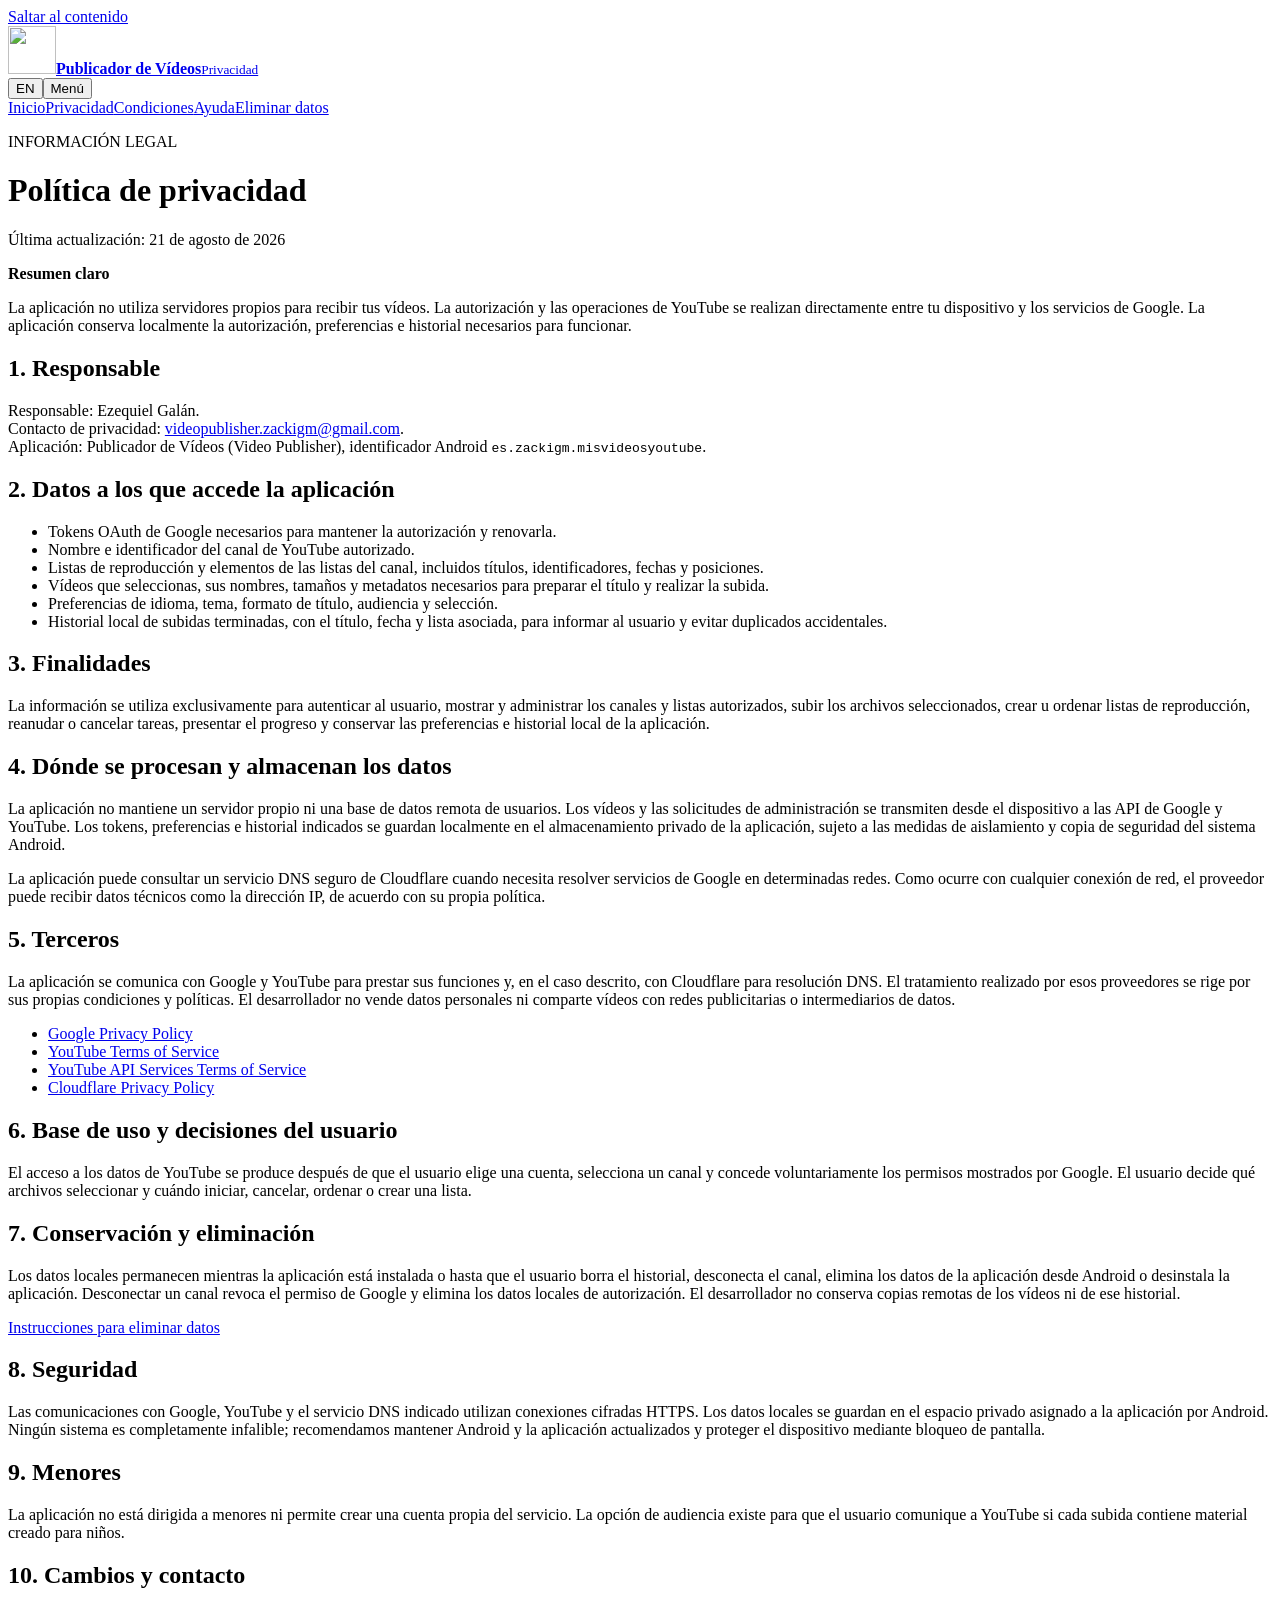
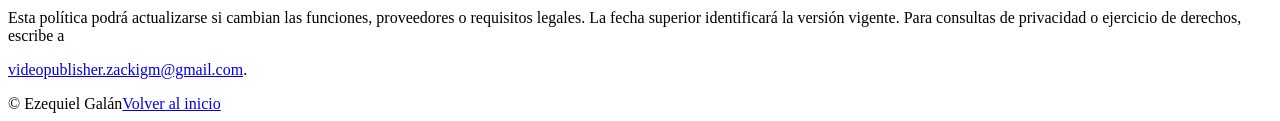
==== privacy.html @ 6b92fe6d "Publish legal and support pages" ====
<!doctype html><html lang="es"><head><meta charset="utf-8"><meta name="viewport" content="width=device-width, initial-scale=1"><meta name="theme-color" content="#312e81"><meta name="description" content="Política de privacidad de Publicador de Vídeos."><title>Política de privacidad | Publicador de Vídeos</title><link rel="icon" href="assets/logo.svg" type="image/svg+xml"><link rel="stylesheet" href="assets/styles.css"></head><body>
<a class="skip-link" href="#contenido" data-es="Saltar al contenido" data-en="Skip to content">Saltar al contenido</a><header class="site-header"><div class="shell header-inner"><a class="brand" href="index.html"><img src="assets/logo.svg" alt="" width="48" height="48"><span><strong data-es="Publicador de Vídeos" data-en="Video Publisher">Publicador de Vídeos</strong><small data-es="Privacidad" data-en="Privacy">Privacidad</small></span></a><div class="header-actions"><button class="language-button" type="button" data-language-toggle>EN</button><button class="menu-button" type="button" data-menu-toggle aria-expanded="false" aria-controls="main-menu"><span></span><span></span><span></span><span class="sr-only">Menú</span></button></div><nav id="main-menu" class="main-nav"><a href="index.html" data-es="Inicio" data-en="Home">Inicio</a><a class="active" href="privacy.html" data-es="Privacidad" data-en="Privacy">Privacidad</a><a href="terms.html" data-es="Condiciones" data-en="Terms">Condiciones</a><a href="support.html" data-es="Ayuda" data-en="Support">Ayuda</a><a href="deletion.html" data-es="Eliminar datos" data-en="Delete data">Eliminar datos</a></nav></div></header>
<main id="contenido" class="legal-page"><div class="shell narrow"><p class="eyebrow" data-es="INFORMACIÓN LEGAL" data-en="LEGAL INFORMATION">INFORMACIÓN LEGAL</p><h1 data-es="Política de privacidad" data-en="Privacy Policy">Política de privacidad</h1><p class="updated"><span data-es="Última actualización:" data-en="Last updated:">Última actualización:</span> <span data-effective-date>21 de agosto de 2026</span></p>
<div class="notice"><strong data-es="Resumen claro" data-en="Plain-language summary">Resumen claro</strong><p data-es="La aplicación no utiliza servidores propios para recibir tus vídeos. La autorización y las operaciones de YouTube se realizan directamente entre tu dispositivo y los servicios de Google. La aplicación conserva localmente la autorización, preferencias e historial necesarios para funcionar." data-en="The app does not use proprietary servers to receive your videos. YouTube authorization and operations take place directly between your device and Google services. The app locally retains the authorization, preferences and history needed to operate.">La aplicación no utiliza servidores propios para recibir tus vídeos. La autorización y las operaciones de YouTube se realizan directamente entre tu dispositivo y los servicios de Google. La aplicación conserva localmente la autorización, preferencias e historial necesarios para funcionar.</p></div>
<section><h2 data-es="1. Responsable" data-en="1. Data controller">1. Responsable</h2><p><span data-es="Responsable:" data-en="Controller:">Responsable:</span> <span data-developer-name>Ezequiel Galán</span>.<br><span data-es="Contacto de privacidad:" data-en="Privacy contact:">Contacto de privacidad:</span> <a data-support-email href="mailto:videopublisher.zackigm@gmail.com">videopublisher.zackigm@gmail.com</a>.<br><span data-es="Aplicación:" data-en="Application:">Aplicación:</span> <span data-es="Publicador de Vídeos (Video Publisher), identificador Android" data-en="Video Publisher (Publicador de Vídeos), Android identifier">Publicador de Vídeos (Video Publisher), identificador Android</span> <code>es.zackigm.misvideosyoutube</code>.</p></section>
<section><h2 data-es="2. Datos a los que accede la aplicación" data-en="2. Data accessed by the app">2. Datos a los que accede la aplicación</h2><ul><li data-es="Tokens OAuth de Google necesarios para mantener la autorización y renovarla." data-en="Google OAuth tokens needed to maintain and refresh authorization.">Tokens OAuth de Google necesarios para mantener la autorización y renovarla.</li><li data-es="Nombre e identificador del canal de YouTube autorizado." data-en="Name and identifier of the authorized YouTube channel.">Nombre e identificador del canal de YouTube autorizado.</li><li data-es="Listas de reproducción y elementos de las listas del canal, incluidos títulos, identificadores, fechas y posiciones." data-en="Channel playlists and playlist items, including titles, identifiers, dates and positions.">Listas de reproducción y elementos de las listas del canal, incluidos títulos, identificadores, fechas y posiciones.</li><li data-es="Vídeos que seleccionas, sus nombres, tamaños y metadatos necesarios para preparar el título y realizar la subida." data-en="Videos you select, their names, sizes and metadata needed to prepare the title and perform the upload.">Vídeos que seleccionas, sus nombres, tamaños y metadatos necesarios para preparar el título y realizar la subida.</li><li data-es="Preferencias de idioma, tema, formato de título, audiencia y selección." data-en="Language, theme, title format, audience and selection preferences.">Preferencias de idioma, tema, formato de título, audiencia y selección.</li><li data-es="Historial local de subidas terminadas, con el título, fecha y lista asociada, para informar al usuario y evitar duplicados accidentales." data-en="Local history of completed uploads, with title, date and associated playlist, to inform the user and help prevent accidental duplicates.">Historial local de subidas terminadas, con el título, fecha y lista asociada, para informar al usuario y evitar duplicados accidentales.</li></ul></section>
<section><h2 data-es="3. Finalidades" data-en="3. Purposes">3. Finalidades</h2><p data-es="La información se utiliza exclusivamente para autenticar al usuario, mostrar y administrar los canales y listas autorizados, subir los archivos seleccionados, crear u ordenar listas de reproducción, reanudar o cancelar tareas, presentar el progreso y conservar las preferencias e historial local de la aplicación." data-en="The information is used solely to authenticate the user, display and manage authorized channels and playlists, upload selected files, create or sort playlists, resume or cancel tasks, display progress and retain the app's local preferences and history.">La información se utiliza exclusivamente para autenticar al usuario, mostrar y administrar los canales y listas autorizados, subir los archivos seleccionados, crear u ordenar listas de reproducción, reanudar o cancelar tareas, presentar el progreso y conservar las preferencias e historial local de la aplicación.</p></section>
<section><h2 data-es="4. Dónde se procesan y almacenan los datos" data-en="4. Where data is processed and stored">4. Dónde se procesan y almacenan los datos</h2><p data-es="La aplicación no mantiene un servidor propio ni una base de datos remota de usuarios. Los vídeos y las solicitudes de administración se transmiten desde el dispositivo a las API de Google y YouTube. Los tokens, preferencias e historial indicados se guardan localmente en el almacenamiento privado de la aplicación, sujeto a las medidas de aislamiento y copia de seguridad del sistema Android." data-en="The app does not maintain a proprietary server or remote user database. Videos and management requests are transmitted from the device to Google and YouTube APIs. The tokens, preferences and history described above are stored locally in the app's private storage, subject to Android system isolation and backup controls.">La aplicación no mantiene un servidor propio ni una base de datos remota de usuarios. Los vídeos y las solicitudes de administración se transmiten desde el dispositivo a las API de Google y YouTube. Los tokens, preferencias e historial indicados se guardan localmente en el almacenamiento privado de la aplicación, sujeto a las medidas de aislamiento y copia de seguridad del sistema Android.</p><p data-es="La aplicación puede consultar un servicio DNS seguro de Cloudflare cuando necesita resolver servicios de Google en determinadas redes. Como ocurre con cualquier conexión de red, el proveedor puede recibir datos técnicos como la dirección IP, de acuerdo con su propia política." data-en="The app may query Cloudflare's secure DNS service when it needs to resolve Google services on certain networks. As with any network connection, the provider may receive technical data such as the IP address under its own policy.">La aplicación puede consultar un servicio DNS seguro de Cloudflare cuando necesita resolver servicios de Google en determinadas redes. Como ocurre con cualquier conexión de red, el proveedor puede recibir datos técnicos como la dirección IP, de acuerdo con su propia política.</p></section>
<section><h2 data-es="5. Terceros" data-en="5. Third parties">5. Terceros</h2><p data-es="La aplicación se comunica con Google y YouTube para prestar sus funciones y, en el caso descrito, con Cloudflare para resolución DNS. El tratamiento realizado por esos proveedores se rige por sus propias condiciones y políticas. El desarrollador no vende datos personales ni comparte vídeos con redes publicitarias o intermediarios de datos." data-en="The app communicates with Google and YouTube to provide its functions and, in the case described, with Cloudflare for DNS resolution. Processing by those providers is governed by their own terms and policies. The developer does not sell personal data or share videos with advertising networks or data brokers.">La aplicación se comunica con Google y YouTube para prestar sus funciones y, en el caso descrito, con Cloudflare para resolución DNS. El tratamiento realizado por esos proveedores se rige por sus propias condiciones y políticas. El desarrollador no vende datos personales ni comparte vídeos con redes publicitarias o intermediarios de datos.</p><ul><li><a href="https://policies.google.com/privacy" rel="noopener">Google Privacy Policy</a></li><li><a href="https://www.youtube.com/t/terms" rel="noopener">YouTube Terms of Service</a></li><li><a href="https://developers.google.com/youtube/terms/api-services-terms-of-service-emea" rel="noopener">YouTube API Services Terms of Service</a></li><li><a href="https://www.cloudflare.com/privacypolicy/" rel="noopener">Cloudflare Privacy Policy</a></li></ul></section>
<section><h2 data-es="6. Base de uso y decisiones del usuario" data-en="6. Basis of use and user choices">6. Base de uso y decisiones del usuario</h2><p data-es="El acceso a los datos de YouTube se produce después de que el usuario elige una cuenta, selecciona un canal y concede voluntariamente los permisos mostrados por Google. El usuario decide qué archivos seleccionar y cuándo iniciar, cancelar, ordenar o crear una lista." data-en="Access to YouTube data occurs after the user chooses an account, selects a channel and voluntarily grants the permissions displayed by Google. The user decides which files to select and when to start, cancel, sort or create a playlist.">El acceso a los datos de YouTube se produce después de que el usuario elige una cuenta, selecciona un canal y concede voluntariamente los permisos mostrados por Google. El usuario decide qué archivos seleccionar y cuándo iniciar, cancelar, ordenar o crear una lista.</p></section>
<section><h2 data-es="7. Conservación y eliminación" data-en="7. Retention and deletion">7. Conservación y eliminación</h2><p data-es="Los datos locales permanecen mientras la aplicación está instalada o hasta que el usuario borra el historial, desconecta el canal, elimina los datos de la aplicación desde Android o desinstala la aplicación. Desconectar un canal revoca el permiso de Google y elimina los datos locales de autorización. El desarrollador no conserva copias remotas de los vídeos ni de ese historial." data-en="Local data remains while the app is installed or until the user clears the history, disconnects the channel, clears app data through Android, or uninstalls the app. Disconnecting a channel revokes Google permission and removes local authorization data. The developer does not retain remote copies of videos or that history.">Los datos locales permanecen mientras la aplicación está instalada o hasta que el usuario borra el historial, desconecta el canal, elimina los datos de la aplicación desde Android o desinstala la aplicación. Desconectar un canal revoca el permiso de Google y elimina los datos locales de autorización. El desarrollador no conserva copias remotas de los vídeos ni de ese historial.</p><p><a class="button secondary" href="deletion.html" data-es="Instrucciones para eliminar datos" data-en="Data deletion instructions">Instrucciones para eliminar datos</a></p></section>
<section><h2 data-es="8. Seguridad" data-en="8. Security">8. Seguridad</h2><p data-es="Las comunicaciones con Google, YouTube y el servicio DNS indicado utilizan conexiones cifradas HTTPS. Los datos locales se guardan en el espacio privado asignado a la aplicación por Android. Ningún sistema es completamente infalible; recomendamos mantener Android y la aplicación actualizados y proteger el dispositivo mediante bloqueo de pantalla." data-en="Communications with Google, YouTube and the stated DNS service use encrypted HTTPS connections. Local data is stored in the private space assigned to the app by Android. No system is completely infallible; we recommend keeping Android and the app updated and protecting the device with a screen lock.">Las comunicaciones con Google, YouTube y el servicio DNS indicado utilizan conexiones cifradas HTTPS. Los datos locales se guardan en el espacio privado asignado a la aplicación por Android. Ningún sistema es completamente infalible; recomendamos mantener Android y la aplicación actualizados y proteger el dispositivo mediante bloqueo de pantalla.</p></section>
<section><h2 data-es="9. Menores" data-en="9. Children">9. Menores</h2><p data-es="La aplicación no está dirigida a menores ni permite crear una cuenta propia del servicio. La opción de audiencia existe para que el usuario comunique a YouTube si cada subida contiene material creado para niños." data-en="The app is not directed at children and does not allow creation of a service-specific account. The audience option exists so that the user can tell YouTube whether each upload contains content made for children.">La aplicación no está dirigida a menores ni permite crear una cuenta propia del servicio. La opción de audiencia existe para que el usuario comunique a YouTube si cada subida contiene material creado para niños.</p></section>
<section><h2 data-es="10. Cambios y contacto" data-en="10. Changes and contact">10. Cambios y contacto</h2><p data-es="Esta política podrá actualizarse si cambian las funciones, proveedores o requisitos legales. La fecha superior identificará la versión vigente. Para consultas de privacidad o ejercicio de derechos, escribe a" data-en="This policy may be updated if features, providers or legal requirements change. The date above identifies the current version. For privacy questions or rights requests, contact">Esta política podrá actualizarse si cambian las funciones, proveedores o requisitos legales. La fecha superior identificará la versión vigente. Para consultas de privacidad o ejercicio de derechos, escribe a</p><p><a data-support-email href="mailto:videopublisher.zackigm@gmail.com">videopublisher.zackigm@gmail.com</a>.</p></section>
</div></main><footer class="site-footer compact"><div class="shell legal-note"><span>© <span data-current-year></span> <span data-developer-name>Ezequiel Galán</span></span><a href="index.html" data-es="Volver al inicio" data-en="Back home">Volver al inicio</a></div></footer><script src="assets/config.js"></script><script src="assets/app.js"></script></body></html>
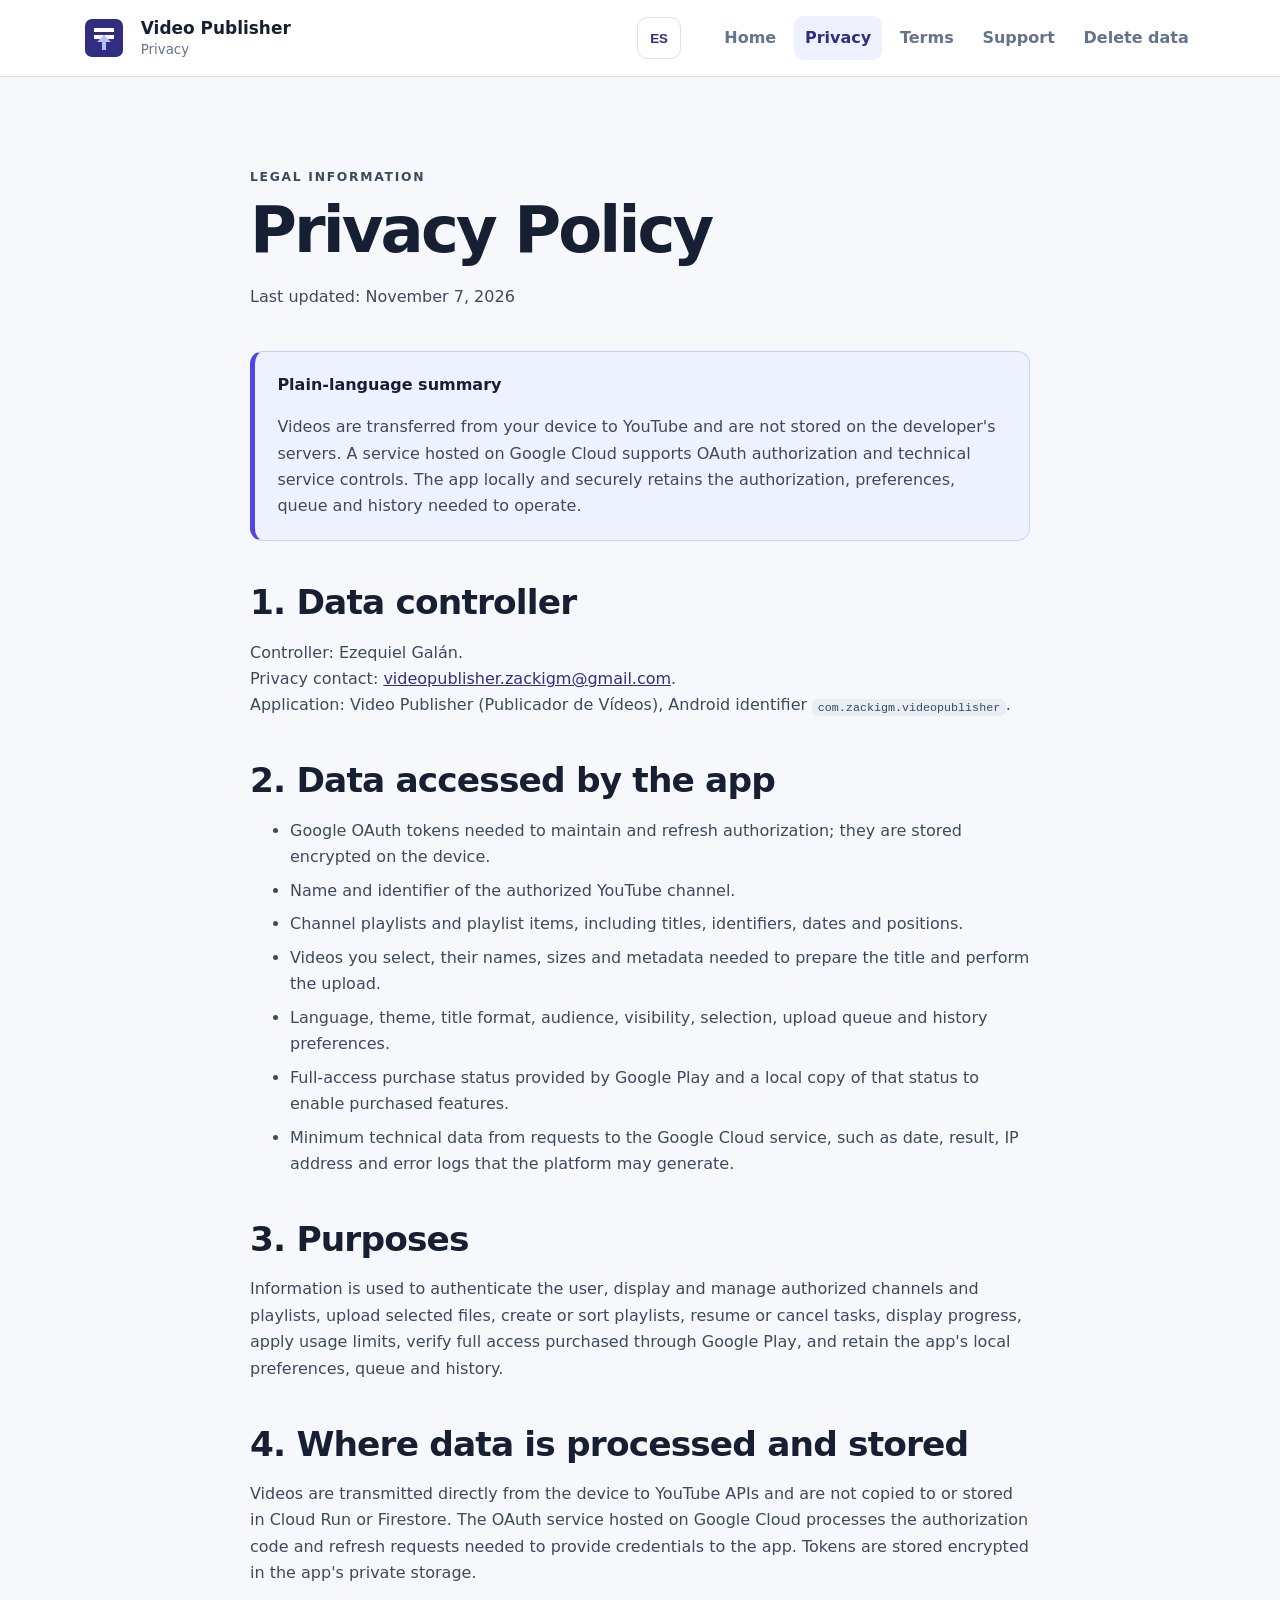
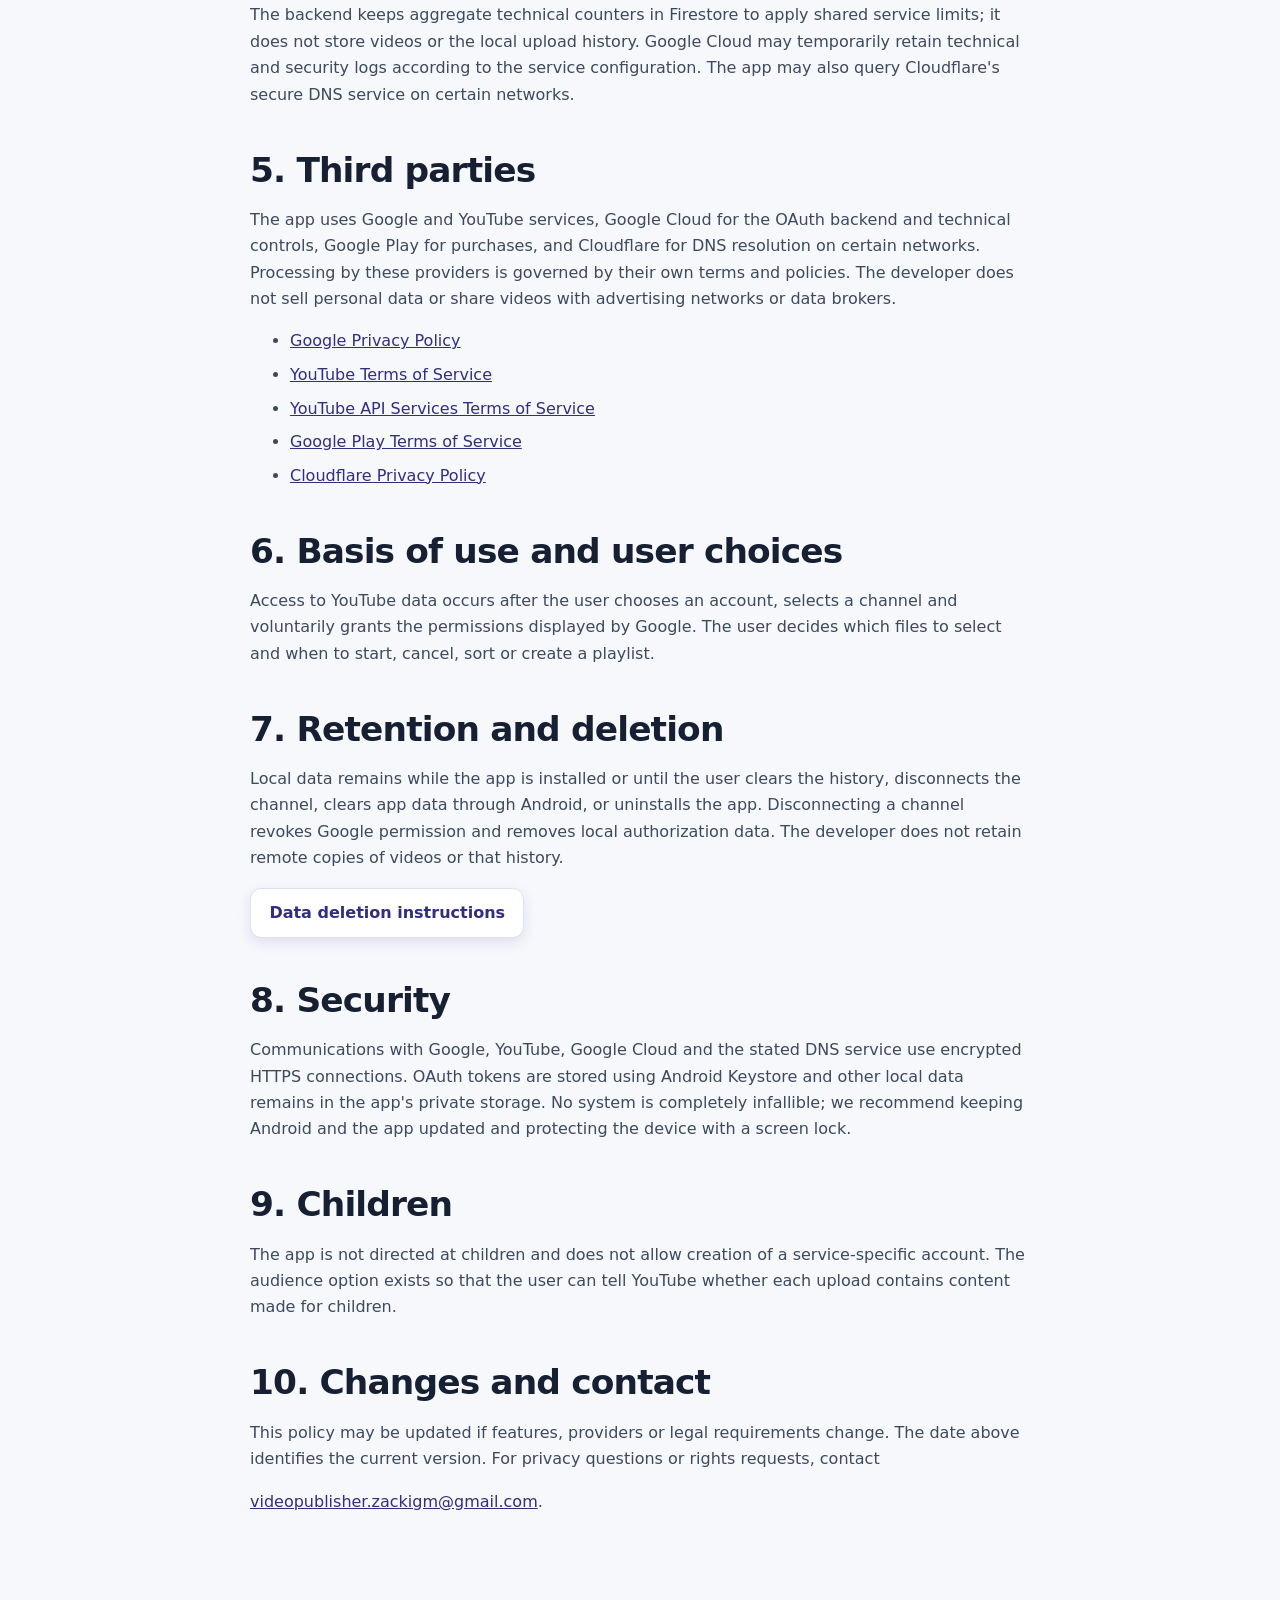
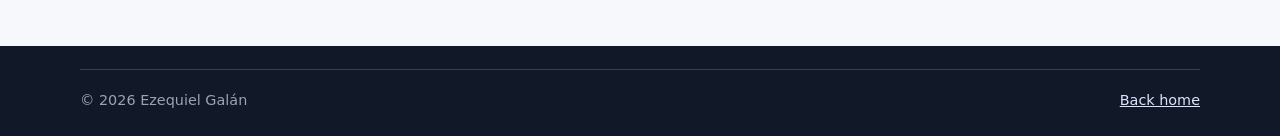
==== commit f6d739ca: "Actualiza privacy.html para la versión actual" ====
--- a/privacy.html
+++ b/privacy.html
@@ -1,15 +1,16 @@
-<!doctype html><html lang="es"><head><meta charset="utf-8"><meta name="viewport" content="width=device-width, initial-scale=1"><meta name="theme-color" content="#312e81"><meta name="description" content="Política de privacidad de Publicador de Vídeos."><title>Política de privacidad | Publicador de Vídeos</title><link rel="icon" href="assets/logo.svg" type="image/svg+xml"><link rel="stylesheet" href="assets/styles.css"></head><body>
-<a class="skip-link" href="#contenido" data-es="Saltar al contenido" data-en="Skip to content">Saltar al contenido</a><header class="site-header"><div class="shell header-inner"><a class="brand" href="index.html"><img src="assets/logo.svg" alt="" width="48" height="48"><span><strong data-es="Publicador de Vídeos" data-en="Video Publisher">Publicador de Vídeos</strong><small data-es="Privacidad" data-en="Privacy">Privacidad</small></span></a><div class="header-actions"><button class="language-button" type="button" data-language-toggle>EN</button><button class="menu-button" type="button" data-menu-toggle aria-expanded="false" aria-controls="main-menu"><span></span><span></span><span></span><span class="sr-only">Menú</span></button></div><nav id="main-menu" class="main-nav"><a href="index.html" data-es="Inicio" data-en="Home">Inicio</a><a class="active" href="privacy.html" data-es="Privacidad" data-en="Privacy">Privacidad</a><a href="terms.html" data-es="Condiciones" data-en="Terms">Condiciones</a><a href="support.html" data-es="Ayuda" data-en="Support">Ayuda</a><a href="deletion.html" data-es="Eliminar datos" data-en="Delete data">Eliminar datos</a></nav></div></header>
-<main id="contenido" class="legal-page"><div class="shell narrow"><p class="eyebrow" data-es="INFORMACIÓN LEGAL" data-en="LEGAL INFORMATION">INFORMACIÓN LEGAL</p><h1 data-es="Política de privacidad" data-en="Privacy Policy">Política de privacidad</h1><p class="updated"><span data-es="Última actualización:" data-en="Last updated:">Última actualización:</span> <span data-effective-date>21 de agosto de 2026</span></p>
-<div class="notice"><strong data-es="Resumen claro" data-en="Plain-language summary">Resumen claro</strong><p data-es="La aplicación no utiliza servidores propios para recibir tus vídeos. La autorización y las operaciones de YouTube se realizan directamente entre tu dispositivo y los servicios de Google. La aplicación conserva localmente la autorización, preferencias e historial necesarios para funcionar." data-en="The app does not use proprietary servers to receive your videos. YouTube authorization and operations take place directly between your device and Google services. The app locally retains the authorization, preferences and history needed to operate.">La aplicación no utiliza servidores propios para recibir tus vídeos. La autorización y las operaciones de YouTube se realizan directamente entre tu dispositivo y los servicios de Google. La aplicación conserva localmente la autorización, preferencias e historial necesarios para funcionar.</p></div>
-<section><h2 data-es="1. Responsable" data-en="1. Data controller">1. Responsable</h2><p><span data-es="Responsable:" data-en="Controller:">Responsable:</span> <span data-developer-name>Ezequiel Galán</span>.<br><span data-es="Contacto de privacidad:" data-en="Privacy contact:">Contacto de privacidad:</span> <a data-support-email href="mailto:videopublisher.zackigm@gmail.com">videopublisher.zackigm@gmail.com</a>.<br><span data-es="Aplicación:" data-en="Application:">Aplicación:</span> <span data-es="Publicador de Vídeos (Video Publisher), identificador Android" data-en="Video Publisher (Publicador de Vídeos), Android identifier">Publicador de Vídeos (Video Publisher), identificador Android</span> <code>es.zackigm.misvideosyoutube</code>.</p></section>
-<section><h2 data-es="2. Datos a los que accede la aplicación" data-en="2. Data accessed by the app">2. Datos a los que accede la aplicación</h2><ul><li data-es="Tokens OAuth de Google necesarios para mantener la autorización y renovarla." data-en="Google OAuth tokens needed to maintain and refresh authorization.">Tokens OAuth de Google necesarios para mantener la autorización y renovarla.</li><li data-es="Nombre e identificador del canal de YouTube autorizado." data-en="Name and identifier of the authorized YouTube channel.">Nombre e identificador del canal de YouTube autorizado.</li><li data-es="Listas de reproducción y elementos de las listas del canal, incluidos títulos, identificadores, fechas y posiciones." data-en="Channel playlists and playlist items, including titles, identifiers, dates and positions.">Listas de reproducción y elementos de las listas del canal, incluidos títulos, identificadores, fechas y posiciones.</li><li data-es="Vídeos que seleccionas, sus nombres, tamaños y metadatos necesarios para preparar el título y realizar la subida." data-en="Videos you select, their names, sizes and metadata needed to prepare the title and perform the upload.">Vídeos que seleccionas, sus nombres, tamaños y metadatos necesarios para preparar el título y realizar la subida.</li><li data-es="Preferencias de idioma, tema, formato de título, audiencia y selección." data-en="Language, theme, title format, audience and selection preferences.">Preferencias de idioma, tema, formato de título, audiencia y selección.</li><li data-es="Historial local de subidas terminadas, con el título, fecha y lista asociada, para informar al usuario y evitar duplicados accidentales." data-en="Local history of completed uploads, with title, date and associated playlist, to inform the user and help prevent accidental duplicates.">Historial local de subidas terminadas, con el título, fecha y lista asociada, para informar al usuario y evitar duplicados accidentales.</li></ul></section>
-<section><h2 data-es="3. Finalidades" data-en="3. Purposes">3. Finalidades</h2><p data-es="La información se utiliza exclusivamente para autenticar al usuario, mostrar y administrar los canales y listas autorizados, subir los archivos seleccionados, crear u ordenar listas de reproducción, reanudar o cancelar tareas, presentar el progreso y conservar las preferencias e historial local de la aplicación." data-en="The information is used solely to authenticate the user, display and manage authorized channels and playlists, upload selected files, create or sort playlists, resume or cancel tasks, display progress and retain the app's local preferences and history.">La información se utiliza exclusivamente para autenticar al usuario, mostrar y administrar los canales y listas autorizados, subir los archivos seleccionados, crear u ordenar listas de reproducción, reanudar o cancelar tareas, presentar el progreso y conservar las preferencias e historial local de la aplicación.</p></section>
-<section><h2 data-es="4. Dónde se procesan y almacenan los datos" data-en="4. Where data is processed and stored">4. Dónde se procesan y almacenan los datos</h2><p data-es="La aplicación no mantiene un servidor propio ni una base de datos remota de usuarios. Los vídeos y las solicitudes de administración se transmiten desde el dispositivo a las API de Google y YouTube. Los tokens, preferencias e historial indicados se guardan localmente en el almacenamiento privado de la aplicación, sujeto a las medidas de aislamiento y copia de seguridad del sistema Android." data-en="The app does not maintain a proprietary server or remote user database. Videos and management requests are transmitted from the device to Google and YouTube APIs. The tokens, preferences and history described above are stored locally in the app's private storage, subject to Android system isolation and backup controls.">La aplicación no mantiene un servidor propio ni una base de datos remota de usuarios. Los vídeos y las solicitudes de administración se transmiten desde el dispositivo a las API de Google y YouTube. Los tokens, preferencias e historial indicados se guardan localmente en el almacenamiento privado de la aplicación, sujeto a las medidas de aislamiento y copia de seguridad del sistema Android.</p><p data-es="La aplicación puede consultar un servicio DNS seguro de Cloudflare cuando necesita resolver servicios de Google en determinadas redes. Como ocurre con cualquier conexión de red, el proveedor puede recibir datos técnicos como la dirección IP, de acuerdo con su propia política." data-en="The app may query Cloudflare's secure DNS service when it needs to resolve Google services on certain networks. As with any network connection, the provider may receive technical data such as the IP address under its own policy.">La aplicación puede consultar un servicio DNS seguro de Cloudflare cuando necesita resolver servicios de Google en determinadas redes. Como ocurre con cualquier conexión de red, el proveedor puede recibir datos técnicos como la dirección IP, de acuerdo con su propia política.</p></section>
-<section><h2 data-es="5. Terceros" data-en="5. Third parties">5. Terceros</h2><p data-es="La aplicación se comunica con Google y YouTube para prestar sus funciones y, en el caso descrito, con Cloudflare para resolución DNS. El tratamiento realizado por esos proveedores se rige por sus propias condiciones y políticas. El desarrollador no vende datos personales ni comparte vídeos con redes publicitarias o intermediarios de datos." data-en="The app communicates with Google and YouTube to provide its functions and, in the case described, with Cloudflare for DNS resolution. Processing by those providers is governed by their own terms and policies. The developer does not sell personal data or share videos with advertising networks or data brokers.">La aplicación se comunica con Google y YouTube para prestar sus funciones y, en el caso descrito, con Cloudflare para resolución DNS. El tratamiento realizado por esos proveedores se rige por sus propias condiciones y políticas. El desarrollador no vende datos personales ni comparte vídeos con redes publicitarias o intermediarios de datos.</p><ul><li><a href="https://policies.google.com/privacy" rel="noopener">Google Privacy Policy</a></li><li><a href="https://www.youtube.com/t/terms" rel="noopener">YouTube Terms of Service</a></li><li><a href="https://developers.google.com/youtube/terms/api-services-terms-of-service-emea" rel="noopener">YouTube API Services Terms of Service</a></li><li><a href="https://www.cloudflare.com/privacypolicy/" rel="noopener">Cloudflare Privacy Policy</a></li></ul></section>
-<section><h2 data-es="6. Base de uso y decisiones del usuario" data-en="6. Basis of use and user choices">6. Base de uso y decisiones del usuario</h2><p data-es="El acceso a los datos de YouTube se produce después de que el usuario elige una cuenta, selecciona un canal y concede voluntariamente los permisos mostrados por Google. El usuario decide qué archivos seleccionar y cuándo iniciar, cancelar, ordenar o crear una lista." data-en="Access to YouTube data occurs after the user chooses an account, selects a channel and voluntarily grants the permissions displayed by Google. The user decides which files to select and when to start, cancel, sort or create a playlist.">El acceso a los datos de YouTube se produce después de que el usuario elige una cuenta, selecciona un canal y concede voluntariamente los permisos mostrados por Google. El usuario decide qué archivos seleccionar y cuándo iniciar, cancelar, ordenar o crear una lista.</p></section>
-<section><h2 data-es="7. Conservación y eliminación" data-en="7. Retention and deletion">7. Conservación y eliminación</h2><p data-es="Los datos locales permanecen mientras la aplicación está instalada o hasta que el usuario borra el historial, desconecta el canal, elimina los datos de la aplicación desde Android o desinstala la aplicación. Desconectar un canal revoca el permiso de Google y elimina los datos locales de autorización. El desarrollador no conserva copias remotas de los vídeos ni de ese historial." data-en="Local data remains while the app is installed or until the user clears the history, disconnects the channel, clears app data through Android, or uninstalls the app. Disconnecting a channel revokes Google permission and removes local authorization data. The developer does not retain remote copies of videos or that history.">Los datos locales permanecen mientras la aplicación está instalada o hasta que el usuario borra el historial, desconecta el canal, elimina los datos de la aplicación desde Android o desinstala la aplicación. Desconectar un canal revoca el permiso de Google y elimina los datos locales de autorización. El desarrollador no conserva copias remotas de los vídeos ni de ese historial.</p><p><a class="button secondary" href="deletion.html" data-es="Instrucciones para eliminar datos" data-en="Data deletion instructions">Instrucciones para eliminar datos</a></p></section>
-<section><h2 data-es="8. Seguridad" data-en="8. Security">8. Seguridad</h2><p data-es="Las comunicaciones con Google, YouTube y el servicio DNS indicado utilizan conexiones cifradas HTTPS. Los datos locales se guardan en el espacio privado asignado a la aplicación por Android. Ningún sistema es completamente infalible; recomendamos mantener Android y la aplicación actualizados y proteger el dispositivo mediante bloqueo de pantalla." data-en="Communications with Google, YouTube and the stated DNS service use encrypted HTTPS connections. Local data is stored in the private space assigned to the app by Android. No system is completely infallible; we recommend keeping Android and the app updated and protecting the device with a screen lock.">Las comunicaciones con Google, YouTube y el servicio DNS indicado utilizan conexiones cifradas HTTPS. Los datos locales se guardan en el espacio privado asignado a la aplicación por Android. Ningún sistema es completamente infalible; recomendamos mantener Android y la aplicación actualizados y proteger el dispositivo mediante bloqueo de pantalla.</p></section>
-<section><h2 data-es="9. Menores" data-en="9. Children">9. Menores</h2><p data-es="La aplicación no está dirigida a menores ni permite crear una cuenta propia del servicio. La opción de audiencia existe para que el usuario comunique a YouTube si cada subida contiene material creado para niños." data-en="The app is not directed at children and does not allow creation of a service-specific account. The audience option exists so that the user can tell YouTube whether each upload contains content made for children.">La aplicación no está dirigida a menores ni permite crear una cuenta propia del servicio. La opción de audiencia existe para que el usuario comunique a YouTube si cada subida contiene material creado para niños.</p></section>
-<section><h2 data-es="10. Cambios y contacto" data-en="10. Changes and contact">10. Cambios y contacto</h2><p data-es="Esta política podrá actualizarse si cambian las funciones, proveedores o requisitos legales. La fecha superior identificará la versión vigente. Para consultas de privacidad o ejercicio de derechos, escribe a" data-en="This policy may be updated if features, providers or legal requirements change. The date above identifies the current version. For privacy questions or rights requests, contact">Esta política podrá actualizarse si cambian las funciones, proveedores o requisitos legales. La fecha superior identificará la versión vigente. Para consultas de privacidad o ejercicio de derechos, escribe a</p><p><a data-support-email href="mailto:videopublisher.zackigm@gmail.com">videopublisher.zackigm@gmail.com</a>.</p></section>
-</div></main><footer class="site-footer compact"><div class="shell legal-note"><span>© <span data-current-year></span> <span data-developer-name>Ezequiel Galán</span></span><a href="index.html" data-es="Volver al inicio" data-en="Back home">Volver al inicio</a></div></footer><script src="assets/config.js"></script><script src="assets/app.js"></script></body></html>
+<!doctype html><html lang="es"><head><meta charset="utf-8"><meta name="viewport" content="width=device-width, initial-scale=1"><meta name="theme-color" content="#312e81"><meta name="description" content="Política de privacidad de Publicador de Vídeos."><title>Política de privacidad | Publicador de Vídeos</title><link rel="icon" href="assets/logo.svg" type="image/svg+xml"><link rel="stylesheet" href="assets/styles.css"></head><body>
+<a class="skip-link" href="#contenido" data-es="Saltar al contenido" data-en="Skip to content">Saltar al contenido</a><header class="site-header"><div class="shell header-inner"><a class="brand" href="index.html"><img src="assets/logo.svg" alt="" width="48" height="48"><span><strong data-es="Publicador de Vídeos" data-en="Video Publisher">Publicador de Vídeos</strong><small data-es="Privacidad" data-en="Privacy">Privacidad</small></span></a><div class="header-actions"><button class="language-button" type="button" data-language-toggle>EN</button><button class="menu-button" type="button" data-menu-toggle aria-expanded="false" aria-controls="main-menu"><span></span><span></span><span></span><span class="sr-only">Menú</span></button></div><nav id="main-menu" class="main-nav"><a href="index.html" data-es="Inicio" data-en="Home">Inicio</a><a class="active" href="privacy.html" data-es="Privacidad" data-en="Privacy">Privacidad</a><a href="terms.html" data-es="Condiciones" data-en="Terms">Condiciones</a><a href="support.html" data-es="Ayuda" data-en="Support">Ayuda</a><a href="deletion.html" data-es="Eliminar datos" data-en="Delete data">Eliminar datos</a></nav></div></header>
+<main id="contenido" class="legal-page"><div class="shell narrow"><p class="eyebrow" data-es="INFORMACIÓN LEGAL" data-en="LEGAL INFORMATION">INFORMACIÓN LEGAL</p><h1 data-es="Política de privacidad" data-en="Privacy Policy">Política de privacidad</h1><p class="updated"><span data-es="Última actualización:" data-en="Last updated:">Última actualización:</span> <span data-effective-date>7 de noviembre de 2026</span></p>
+<div class="notice"><strong data-es="Resumen claro" data-en="Plain-language summary">Resumen claro</strong><p data-es="Los vídeos se transfieren desde tu dispositivo a YouTube y no se almacenan en servidores del desarrollador. Un servicio alojado en Google Cloud interviene en la autorización OAuth y en el control técnico del servicio. La aplicación conserva localmente y de forma protegida la autorización, preferencias, cola e historial necesarios para funcionar." data-en="Videos are transferred from your device to YouTube and are not stored on the developer's servers. A service hosted on Google Cloud supports OAuth authorization and technical service controls. The app locally and securely retains the authorization, preferences, queue and history needed to operate.">Los vídeos se transfieren desde tu dispositivo a YouTube y no se almacenan en servidores del desarrollador. Un servicio alojado en Google Cloud interviene en la autorización OAuth y en el control técnico del servicio. La aplicación conserva localmente y de forma protegida la autorización, preferencias, cola e historial necesarios para funcionar.</p></div>
+<section><h2 data-es="1. Responsable" data-en="1. Data controller">1. Responsable</h2><p><span data-es="Responsable:" data-en="Controller:">Responsable:</span> <span data-developer-name>Ezequiel Galán</span>.<br><span data-es="Contacto de privacidad:" data-en="Privacy contact:">Contacto de privacidad:</span> <a data-support-email href="mailto:videopublisher.zackigm@gmail.com">videopublisher.zackigm@gmail.com</a>.<br><span data-es="Aplicación:" data-en="Application:">Aplicación:</span> <span data-es="Publicador de Vídeos (Video Publisher), identificador Android" data-en="Video Publisher (Publicador de Vídeos), Android identifier">Publicador de Vídeos (Video Publisher), identificador Android</span> <code>com.zackigm.videopublisher</code>.</p></section>
+<section><h2 data-es="2. Datos a los que accede la aplicación" data-en="2. Data accessed by the app">2. Datos a los que accede la aplicación</h2><ul><li data-es="Tokens OAuth de Google necesarios para mantener y renovar la autorización; se guardan cifrados en el dispositivo." data-en="Google OAuth tokens needed to maintain and refresh authorization; they are stored encrypted on the device.">Tokens OAuth de Google necesarios para mantener y renovar la autorización; se guardan cifrados en el dispositivo.</li><li data-es="Nombre e identificador del canal de YouTube autorizado." data-en="Name and identifier of the authorized YouTube channel.">Nombre e identificador del canal de YouTube autorizado.</li><li data-es="Listas de reproducción y elementos de las listas del canal, incluidos títulos, identificadores, fechas y posiciones." data-en="Channel playlists and playlist items, including titles, identifiers, dates and positions.">Listas de reproducción y elementos de las listas del canal, incluidos títulos, identificadores, fechas y posiciones.</li><li data-es="Vídeos que seleccionas, sus nombres, tamaños y metadatos necesarios para preparar el título y realizar la subida." data-en="Videos you select, their names, sizes and metadata needed to prepare the title and perform the upload.">Vídeos que seleccionas, sus nombres, tamaños y metadatos necesarios para preparar el título y realizar la subida.</li><li data-es="Preferencias de idioma, tema, formato de título, audiencia, visibilidad, selección, cola e historial de subidas." data-en="Language, theme, title format, audience, visibility, selection, upload queue and history preferences.">Preferencias de idioma, tema, formato de título, audiencia, visibilidad, selección, cola e historial de subidas.</li><li data-es="Estado de la compra de acceso completo facilitado por Google Play y una copia local de ese estado para habilitar las funciones adquiridas." data-en="Full-access purchase status provided by Google Play and a local copy of that status to enable purchased features.">Estado de la compra de acceso completo facilitado por Google Play y una copia local de ese estado para habilitar las funciones adquiridas.</li><li data-es="Datos técnicos mínimos de las solicitudes al servicio de Google Cloud, como fecha, resultado, dirección IP y registros de error que pueda generar la plataforma." data-en="Minimum technical data from requests to the Google Cloud service, such as date, result, IP address and error logs that the platform may generate.">Datos técnicos mínimos de las solicitudes al servicio de Google Cloud, como fecha, resultado, dirección IP y registros de error que pueda generar la plataforma.</li></ul></section>
+<section><h2 data-es="3. Finalidades" data-en="3. Purposes">3. Finalidades</h2><p data-es="La información se utiliza para autenticar al usuario, mostrar y administrar los canales y listas autorizados, subir los archivos seleccionados, crear u ordenar listas de reproducción, reanudar o cancelar tareas, presentar el progreso, aplicar los límites de uso, comprobar el acceso completo adquirido en Google Play y conservar las preferencias, cola e historial local de la aplicación." data-en="Information is used to authenticate the user, display and manage authorized channels and playlists, upload selected files, create or sort playlists, resume or cancel tasks, display progress, apply usage limits, verify full access purchased through Google Play, and retain the app's local preferences, queue and history.">La información se utiliza para autenticar al usuario, mostrar y administrar los canales y listas autorizados, subir los archivos seleccionados, crear u ordenar listas de reproducción, reanudar o cancelar tareas, presentar el progreso, aplicar los límites de uso, comprobar el acceso completo adquirido en Google Play y conservar las preferencias, cola e historial local de la aplicación.</p></section>
+<section><h2 data-es="4. Dónde se procesan y almacenan los datos" data-en="4. Where data is processed and stored">4. Dónde se procesan y almacenan los datos</h2><p data-es="Los vídeos se transmiten directamente desde el dispositivo a las API de YouTube y no se copian ni almacenan en Cloud Run o Firestore. El servicio OAuth alojado en Google Cloud procesa el código de autorización y las solicitudes de renovación necesarias para entregar credenciales a la aplicación. Los tokens se guardan cifrados en el almacenamiento privado de la aplicación." data-en="Videos are transmitted directly from the device to YouTube APIs and are not copied to or stored in Cloud Run or Firestore. The OAuth service hosted on Google Cloud processes the authorization code and refresh requests needed to provide credentials to the app. Tokens are stored encrypted in the app's private storage.">Los vídeos se transmiten directamente desde el dispositivo a las API de YouTube y no se copian ni almacenan en Cloud Run o Firestore. El servicio OAuth alojado en Google Cloud procesa el código de autorización y las solicitudes de renovación necesarias para entregar credenciales a la aplicación. Los tokens se guardan cifrados en el almacenamiento privado de la aplicación.</p><p data-es="El backend mantiene en Firestore contadores técnicos agregados para aplicar límites compartidos del servicio; no guarda los vídeos ni el historial local de subidas. Google Cloud puede conservar temporalmente registros técnicos y de seguridad de acuerdo con la configuración del servicio. La aplicación también puede consultar un servicio DNS seguro de Cloudflare en determinadas redes." data-en="The backend keeps aggregate technical counters in Firestore to apply shared service limits; it does not store videos or the local upload history. Google Cloud may temporarily retain technical and security logs according to the service configuration. The app may also query Cloudflare's secure DNS service on certain networks.">El backend mantiene en Firestore contadores técnicos agregados para aplicar límites compartidos del servicio; no guarda los vídeos ni el historial local de subidas. Google Cloud puede conservar temporalmente registros técnicos y de seguridad de acuerdo con la configuración del servicio. La aplicación también puede consultar un servicio DNS seguro de Cloudflare en determinadas redes.</p></section>
+<section><h2 data-es="5. Terceros" data-en="5. Third parties">5. Terceros</h2><p data-es="La aplicación utiliza servicios de Google y YouTube, Google Cloud para el backend OAuth y controles técnicos, Google Play para compras y Cloudflare para resolución DNS en determinadas redes. El tratamiento realizado por esos proveedores se rige por sus propias condiciones y políticas. El desarrollador no vende datos personales ni comparte vídeos con redes publicitarias o intermediarios de datos." data-en="The app uses Google and YouTube services, Google Cloud for the OAuth backend and technical controls, Google Play for purchases, and Cloudflare for DNS resolution on certain networks. Processing by these providers is governed by their own terms and policies. The developer does not sell personal data or share videos with advertising networks or data brokers.">La aplicación utiliza servicios de Google y YouTube, Google Cloud para el backend OAuth y controles técnicos, Google Play para compras y Cloudflare para resolución DNS en determinadas redes. El tratamiento realizado por esos proveedores se rige por sus propias condiciones y políticas. El desarrollador no vende datos personales ni comparte vídeos con redes publicitarias o intermediarios de datos.</p><ul><li><a href="https://policies.google.com/privacy" rel="noopener">Google Privacy Policy</a></li><li><a href="https://www.youtube.com/t/terms" rel="noopener">YouTube Terms of Service</a></li><li><a href="https://developers.google.com/youtube/terms/api-services-terms-of-service-emea" rel="noopener">YouTube API Services Terms of Service</a></li><li><a href="https://play.google.com/about/play-terms/" rel="noopener">Google Play Terms of Service</a></li><li><a href="https://www.cloudflare.com/privacypolicy/" rel="noopener">Cloudflare Privacy Policy</a></li></ul></section>
+<section><h2 data-es="6. Base de uso y decisiones del usuario" data-en="6. Basis of use and user choices">6. Base de uso y decisiones del usuario</h2><p data-es="El acceso a los datos de YouTube se produce después de que el usuario elige una cuenta, selecciona un canal y concede voluntariamente los permisos mostrados por Google. El usuario decide qué archivos seleccionar y cuándo iniciar, cancelar, ordenar o crear una lista." data-en="Access to YouTube data occurs after the user chooses an account, selects a channel and voluntarily grants the permissions displayed by Google. The user decides which files to select and when to start, cancel, sort or create a playlist.">El acceso a los datos de YouTube se produce después de que el usuario elige una cuenta, selecciona un canal y concede voluntariamente los permisos mostrados por Google. El usuario decide qué archivos seleccionar y cuándo iniciar, cancelar, ordenar o crear una lista.</p></section>
+<section><h2 data-es="7. Conservación y eliminación" data-en="7. Retention and deletion">7. Conservación y eliminación</h2><p data-es="Los datos locales permanecen mientras la aplicación está instalada o hasta que el usuario borra el historial, desconecta el canal, elimina los datos de la aplicación desde Android o desinstala la aplicación. Desconectar un canal revoca el permiso de Google y elimina los datos locales de autorización. El desarrollador no conserva copias remotas de los vídeos ni de ese historial." data-en="Local data remains while the app is installed or until the user clears the history, disconnects the channel, clears app data through Android, or uninstalls the app. Disconnecting a channel revokes Google permission and removes local authorization data. The developer does not retain remote copies of videos or that history.">Los datos locales permanecen mientras la aplicación está instalada o hasta que el usuario borra el historial, desconecta el canal, elimina los datos de la aplicación desde Android o desinstala la aplicación. Desconectar un canal revoca el permiso de Google y elimina los datos locales de autorización. El desarrollador no conserva copias remotas de los vídeos ni de ese historial.</p><p><a class="button secondary" href="deletion.html" data-es="Instrucciones para eliminar datos" data-en="Data deletion instructions">Instrucciones para eliminar datos</a></p></section>
+<section><h2 data-es="8. Seguridad" data-en="8. Security">8. Seguridad</h2><p data-es="Las comunicaciones con Google, YouTube, Google Cloud y el servicio DNS indicado utilizan conexiones cifradas HTTPS. Los tokens OAuth se guardan mediante el almacén de claves de Android y los demás datos locales permanecen en el espacio privado asignado a la aplicación. Ningún sistema es completamente infalible; recomendamos mantener Android y la aplicación actualizados y proteger el dispositivo mediante bloqueo de pantalla." data-en="Communications with Google, YouTube, Google Cloud and the stated DNS service use encrypted HTTPS connections. OAuth tokens are stored using Android Keystore and other local data remains in the app's private storage. No system is completely infallible; we recommend keeping Android and the app updated and protecting the device with a screen lock.">Las comunicaciones con Google, YouTube, Google Cloud y el servicio DNS indicado utilizan conexiones cifradas HTTPS. Los tokens OAuth se guardan mediante el almacén de claves de Android y los demás datos locales permanecen en el espacio privado asignado a la aplicación. Ningún sistema es completamente infalible; recomendamos mantener Android y la aplicación actualizados y proteger el dispositivo mediante bloqueo de pantalla.</p></section>
+<section><h2 data-es="9. Menores" data-en="9. Children">9. Menores</h2><p data-es="La aplicación no está dirigida a menores ni permite crear una cuenta propia del servicio. La opción de audiencia existe para que el usuario comunique a YouTube si cada subida contiene material creado para niños." data-en="The app is not directed at children and does not allow creation of a service-specific account. The audience option exists so that the user can tell YouTube whether each upload contains content made for children.">La aplicación no está dirigida a menores ni permite crear una cuenta propia del servicio. La opción de audiencia existe para que el usuario comunique a YouTube si cada subida contiene material creado para niños.</p></section>
+<section><h2 data-es="10. Cambios y contacto" data-en="10. Changes and contact">10. Cambios y contacto</h2><p data-es="Esta política podrá actualizarse si cambian las funciones, proveedores o requisitos legales. La fecha superior identificará la versión vigente. Para consultas de privacidad o ejercicio de derechos, escribe a" data-en="This policy may be updated if features, providers or legal requirements change. The date above identifies the current version. For privacy questions or rights requests, contact">Esta política podrá actualizarse si cambian las funciones, proveedores o requisitos legales. La fecha superior identificará la versión vigente. Para consultas de privacidad o ejercicio de derechos, escribe a</p><p><a data-support-email href="mailto:videopublisher.zackigm@gmail.com">videopublisher.zackigm@gmail.com</a>.</p></section>
+</div></main><footer class="site-footer compact"><div class="shell legal-note"><span>© <span data-current-year></span> <span data-developer-name>Ezequiel Galán</span></span><a href="index.html" data-es="Volver al inicio" data-en="Back home">Volver al inicio</a></div></footer><script src="assets/config.js"></script><script src="assets/app.js"></script></body></html>
+
--- a/assets/styles.css
+++ b/assets/styles.css
@@ -0,0 +1,4 @@
+:root{--ink:#172033;--muted:#64748b;--brand:#4f46e5;--brand-dark:#312e81;--brand-soft:#eef2ff;--surface:#fff;--background:#f7f8fc;--line:#dbe2ea;--shadow:0 12px 35px rgba(30,41,59,.11);font-family:Inter,ui-sans-serif,system-ui,-apple-system,BlinkMacSystemFont,"Segoe UI",sans-serif;color:var(--ink);background:var(--background);font-synthesis:none}*{box-sizing:border-box}html{scroll-behavior:smooth}body{margin:0;line-height:1.65;background:var(--background)}a{color:var(--brand-dark)}img{display:block}.shell{width:min(1120px,calc(100% - 40px));margin-inline:auto}.narrow{width:min(780px,calc(100% - 40px))}.skip-link{position:fixed;left:1rem;top:-5rem;z-index:100;background:#fff;padding:.7rem 1rem;border-radius:.5rem}.skip-link:focus{top:1rem}.site-header{position:sticky;top:0;z-index:20;background:rgba(255,255,255,.94);backdrop-filter:blur(14px);border-bottom:1px solid var(--line)}.header-inner{min-height:76px;display:flex;align-items:center;gap:2rem}.brand{display:flex;align-items:center;gap:.8rem;text-decoration:none;color:var(--ink);margin-right:auto}.brand img{border-radius:12px}.brand span{display:grid;line-height:1.25}.brand strong{font-size:1.06rem}.brand small{color:var(--muted);margin-top:.18rem}.main-nav{display:flex;align-items:center;gap:.4rem}.main-nav a{text-decoration:none;color:var(--muted);font-weight:650;padding:.55rem .7rem;border-radius:.6rem}.main-nav a:hover,.main-nav a.active{color:var(--brand-dark);background:var(--brand-soft)}.header-actions{display:flex;gap:.55rem}.language-button,.menu-button{border:1px solid var(--line);background:#fff;border-radius:.65rem;min-width:44px;height:42px;color:var(--brand-dark);font-weight:800;cursor:pointer}.menu-button{display:none;padding:10px}.menu-button span:not(.sr-only){display:block;height:2px;background:currentColor;margin:4px 0}.hero{padding:clamp(4.5rem,9vw,8rem) 0;background:radial-gradient(circle at 85% 20%,#dbe4ff 0,transparent 38%),linear-gradient(145deg,#fff,#f4f5ff)}.hero-grid{display:grid;grid-template-columns:1.3fr .8fr;align-items:center;gap:clamp(2rem,7vw,7rem)}.eyebrow{font-size:.77rem;font-weight:850;letter-spacing:.14em;color:var(--brand);margin:0 0 .65rem;text-transform:uppercase}.hero h1,.legal-page h1{font-size:clamp(2.45rem,5vw,4.7rem);line-height:1.05;letter-spacing:-.045em;margin:.25rem 0 1.25rem}.hero-copy,.lead{font-size:clamp(1.05rem,2vw,1.25rem);color:var(--muted);max-width:66ch}.hero-actions{display:flex;flex-wrap:wrap;gap:.8rem;margin-top:2rem}.button{display:inline-flex;min-height:48px;align-items:center;justify-content:center;padding:.7rem 1.15rem;border-radius:.7rem;font-weight:750;text-decoration:none;border:1px solid transparent;box-shadow:0 5px 13px rgba(49,46,129,.12)}.button.primary{background:linear-gradient(135deg,var(--brand),var(--brand-dark));color:#fff}.button.secondary{background:#fff;color:var(--brand-dark);border-color:var(--line)}.hero-card{background:rgba(255,255,255,.86);border:1px solid rgba(255,255,255,.9);border-radius:1.4rem;padding:2rem;box-shadow:var(--shadow)}.hero-card img{border-radius:22px;margin-bottom:1.4rem}.hero-card ul{margin:0;padding-left:1.25rem}.hero-card li{margin:.6rem 0}.section{padding:clamp(4rem,8vw,7rem) 0}.section-heading{max-width:650px;margin-bottom:2rem}.section h2,.legal-page h2{font-size:clamp(1.45rem,3vw,2.15rem);line-height:1.2;letter-spacing:-.025em;margin:.2rem 0 1rem}.feature-grid{display:grid;grid-template-columns:repeat(3,1fr);gap:1rem}.feature{background:var(--surface);border:1px solid var(--line);border-radius:1rem;padding:1.5rem}.feature span,.step-number{color:var(--brand);font-weight:900}.feature h3{margin:.8rem 0 .35rem}.feature p{color:var(--muted);margin:0}.soft-section{background:var(--brand-dark);color:#fff}.soft-section .eyebrow{color:#b4beff}.soft-section p{color:#d9def4}.split{display:grid;grid-template-columns:1fr 1.2fr;gap:5rem;align-items:start}.text-link{color:#fff;font-weight:750}.site-footer{background:#111827;color:#e5e7eb;padding:3rem 0 1.5rem}.footer-grid{display:flex;justify-content:space-between;gap:2rem}.footer-grid p{color:#9ca3af}.footer-links{display:flex;flex-wrap:wrap;gap:1rem}.site-footer a{color:#dbe4ff}.legal-note{border-top:1px solid #374151;padding-top:1.2rem;margin-top:2rem;color:#9ca3af;font-size:.9rem;display:flex;justify-content:space-between;gap:1rem}.site-footer.compact{padding-top:1.4rem}.site-footer.compact .legal-note{margin-top:0}.legal-page{padding:clamp(3.5rem,7vw,6rem) 0}.legal-page h1{font-size:clamp(2.3rem,5vw,4rem)}.updated{color:var(--muted);margin-bottom:2.5rem}.legal-page section{margin:2.6rem 0}.legal-page p,.legal-page li{color:#3d495d}.legal-page li{margin:.45rem 0}.legal-page code{background:#e9edf4;border-radius:.35rem;padding:.12rem .35rem;font-size:.9em}.notice,.contact-card{border:1px solid #c7d2fe;border-left:5px solid var(--brand);background:var(--brand-soft);padding:1.25rem 1.4rem;border-radius:.8rem;margin:2rem 0}.notice p,.contact-card p{margin-bottom:0}.contact-card .button{margin-top:1rem}.steps section{position:relative;padding-left:3.5rem}.step-number{position:absolute;left:0;top:.1rem;display:grid;place-items:center;width:2.3rem;height:2.3rem;border-radius:50%;background:var(--brand-soft)}details{background:#fff;border:1px solid var(--line);border-radius:.75rem;padding:1rem 1.2rem;margin:.75rem 0}summary{cursor:pointer;font-weight:750}details p{margin-bottom:.2rem}.sr-only{position:absolute;width:1px;height:1px;padding:0;margin:-1px;overflow:hidden;clip:rect(0,0,0,0);white-space:nowrap;border:0}
+@media(max-width:820px){.menu-button{display:block}.main-nav{display:none;position:absolute;top:76px;left:0;right:0;background:#fff;border-bottom:1px solid var(--line);padding:1rem 20px;box-shadow:var(--shadow);flex-direction:column;align-items:stretch}.main-nav.open{display:flex}.main-nav a{padding:.8rem}.hero-grid,.split{grid-template-columns:1fr}.hero-card{max-width:560px}.feature-grid{grid-template-columns:1fr}.footer-grid,.legal-note{flex-direction:column}.split{gap:1rem}.brand small{display:none}}
+@media(max-width:480px){.shell,.narrow{width:min(100% - 28px,1120px)}.header-inner{min-height:68px}.brand img{width:42px;height:42px}.brand strong{font-size:.97rem}.hero{padding:4rem 0}.hero h1{font-size:2.45rem}.steps section{padding-left:0}.step-number{position:static;margin-bottom:.7rem}.button{width:100%}.hero-actions{display:grid}.main-nav{top:68px}}
+@media(prefers-color-scheme:dark){:root{--ink:#f2f5fb;--muted:#aeb9ca;--brand:#8b85ff;--brand-dark:#b8b4ff;--brand-soft:#222b46;--surface:#162035;--background:#0d1525;--line:#334158;--shadow:0 12px 35px rgba(0,0,0,.28)}.site-header{background:rgba(13,21,37,.94)}.language-button,.menu-button,.main-nav{background:#162035}.hero{background:radial-gradient(circle at 85% 20%,#252f61 0,transparent 38%),linear-gradient(145deg,#111a2d,#10152b)}.hero-card{background:rgba(22,32,53,.9);border-color:#34415c}.button.secondary,details{background:#162035}.legal-page p,.legal-page li{color:#c5cfdd}.legal-page code{background:#202b41}.soft-section{background:#272461}}
